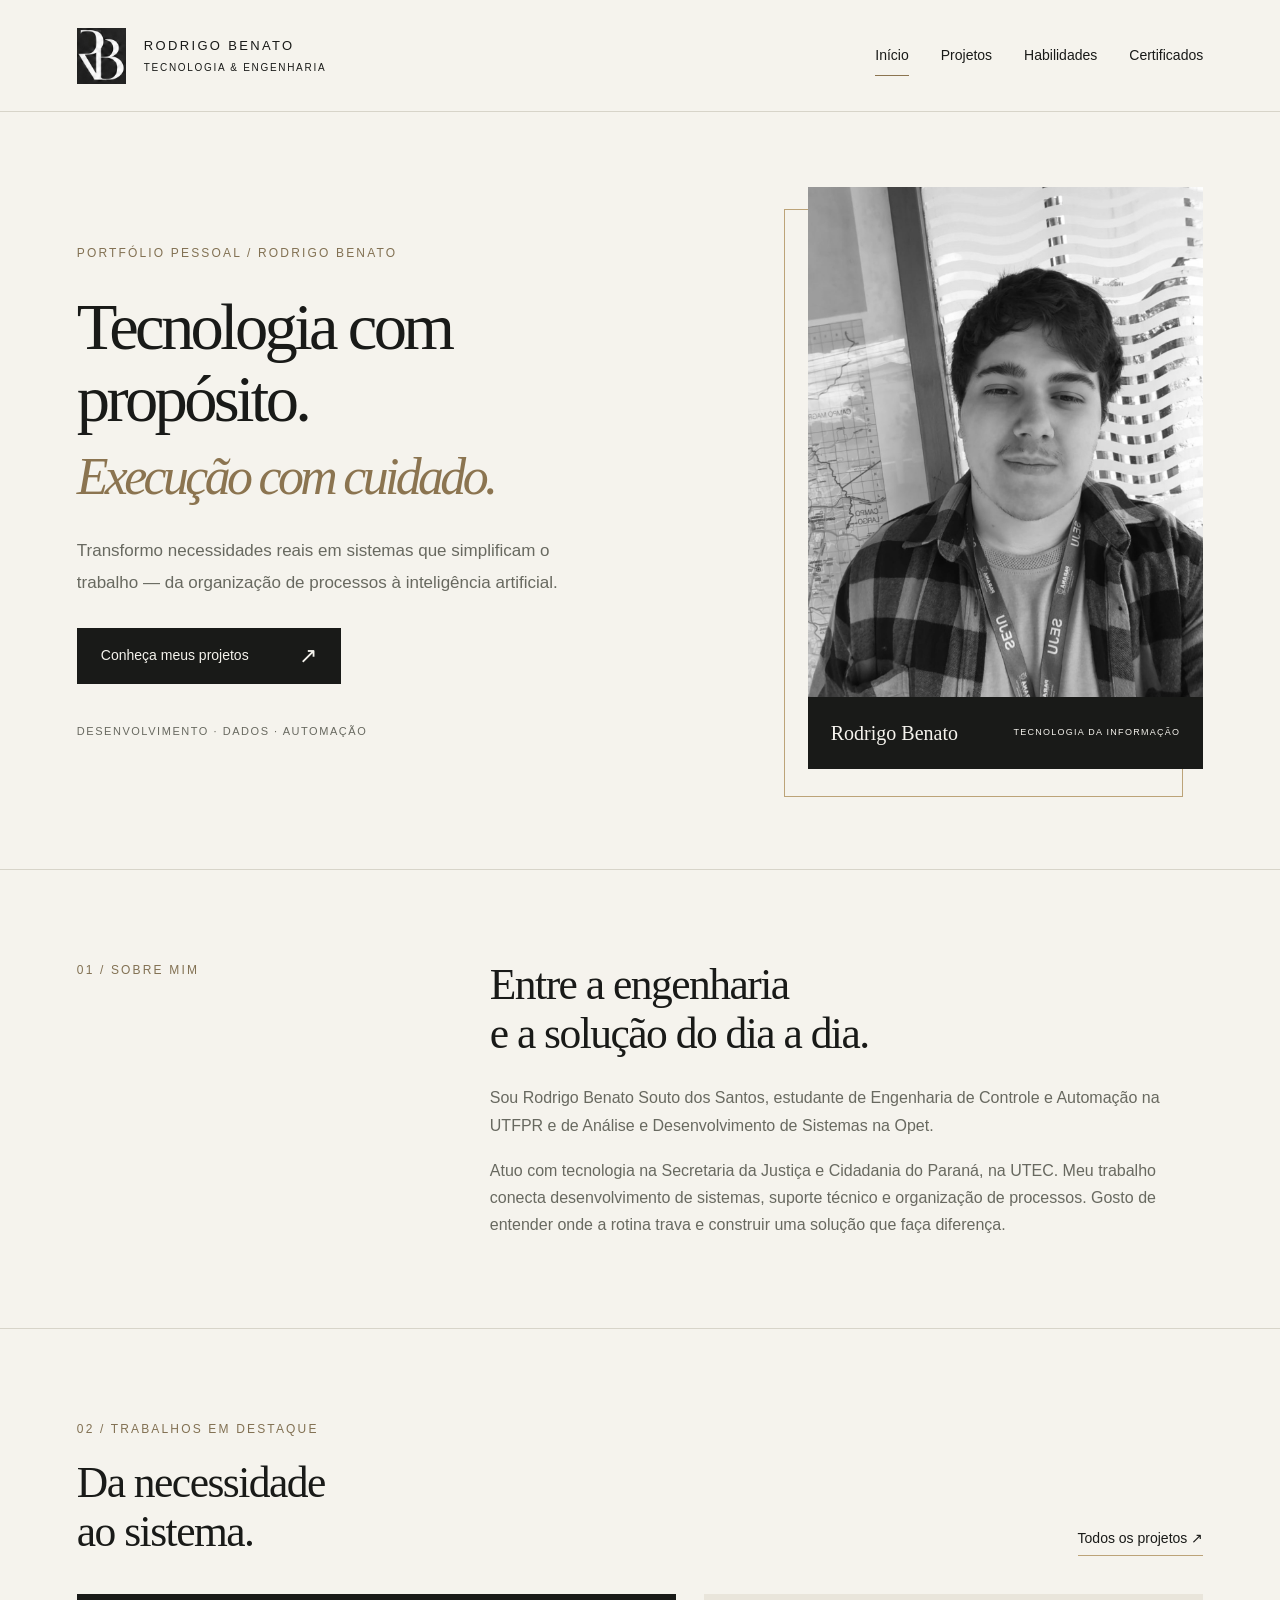
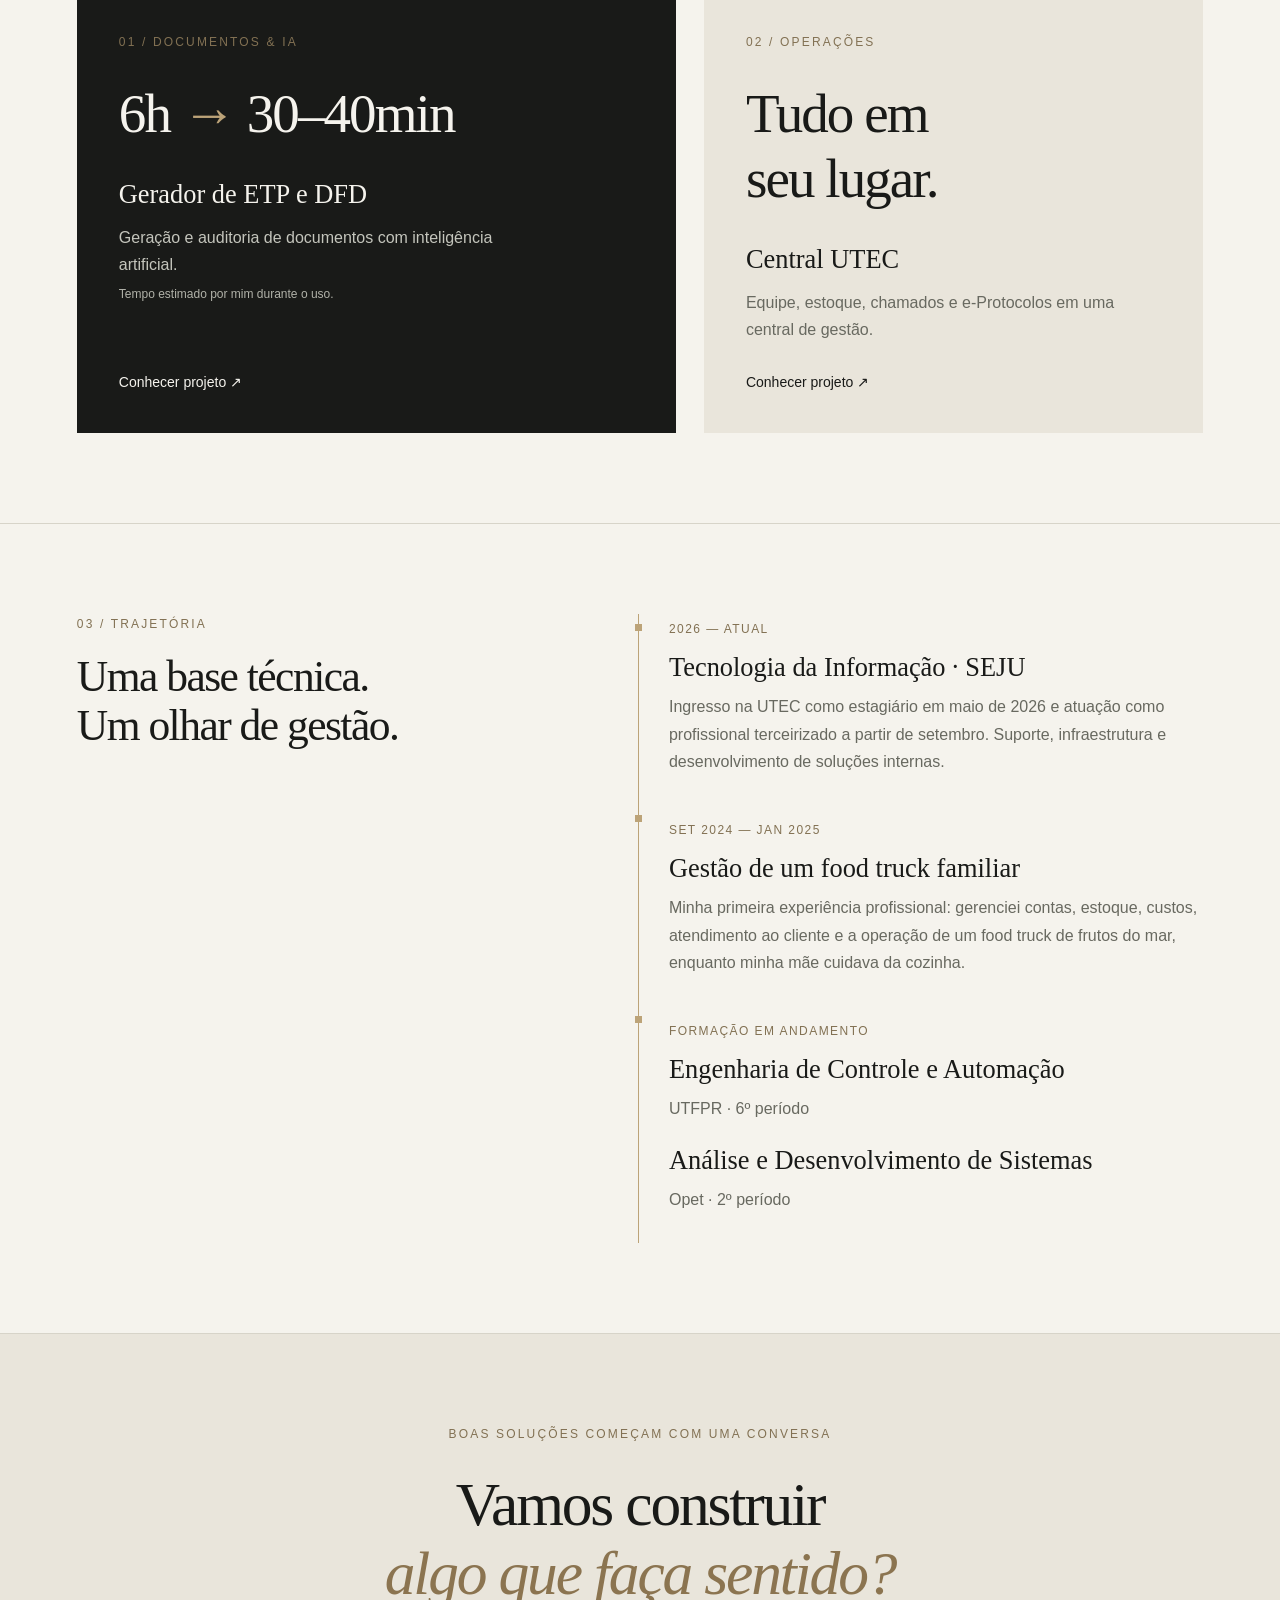
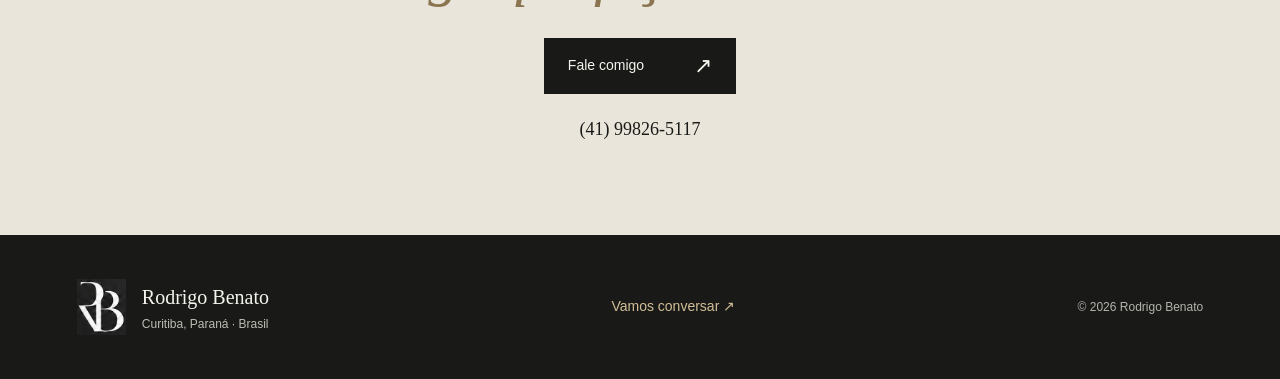
==== index.html @ b3cba6dd "Primeira versão do portfólio" ====
<!doctype html><html lang="pt-BR"><head><meta charset="utf-8"><meta name="viewport" content="width=device-width,initial-scale=1"><meta name="description" content="Portfólio de Rodrigo Benato. Desenvolvimento de sistemas, inteligência artificial, dados e infraestrutura de TI em Curitiba."><meta name="theme-color" content="#191a18"><title>Início · Rodrigo Benato</title><link rel="icon" href="assets/favicon.svg" type="image/svg+xml"><link rel="stylesheet" href="style.css"><script defer src="script.js"></script></head><body><a class="skip" href="#conteudo">Pular para o conteúdo</a><header><a class="brand" href="index.html" aria-label="Rodrigo Benato — início"><span class="logo" role="img" aria-label="Monograma RB"><img src="assets/cartao.png" alt=""></span><span>RODRIGO BENATO<small>TECNOLOGIA & ENGENHARIA</small></span></a><button class="menu" aria-expanded="false" aria-controls="nav">Menu <span>＋</span></button><nav id="nav"><a href="index.html" aria-current="page">Início</a><a href="projetos.html" >Projetos</a><a href="habilidades.html" >Habilidades</a><a href="certificados.html" >Certificados</a></nav></header><main id="conteudo"><section class="hero"><div class="hero-copy"><p class="eyebrow">PORTFÓLIO PESSOAL / RODRIGO BENATO</p><h1>Tecnologia com<br>propósito.<br><em>Execução com cuidado.</em></h1><p class="lead">Transformo necessidades reais em sistemas que simplificam o trabalho — da organização de processos à inteligência artificial.</p><a class="button" href="projetos.html">Conheça meus projetos <span>↗</span></a><p class="hero-note">DESENVOLVIMENTO · DADOS · AUTOMAÇÃO</p></div><figure class="portrait"><img src="assets/rodrigo.jpg" alt="Rodrigo Benato" fetchpriority="high"><figcaption><span>Rodrigo Benato</span><small>TECNOLOGIA DA INFORMAÇÃO</small></figcaption></figure></section>
<section class="intro section"><p class="eyebrow">01 / SOBRE MIM</p><div><h2>Entre a engenharia<br>e a solução do dia a dia.</h2><p>Sou Rodrigo Benato Souto dos Santos, estudante de Engenharia de Controle e Automação na UTFPR e de Análise e Desenvolvimento de Sistemas na Opet.</p><p>Atuo com tecnologia na Secretaria da Justiça e Cidadania do Paraná, na UTEC. Meu trabalho conecta desenvolvimento de sistemas, suporte técnico e organização de processos. Gosto de entender onde a rotina trava e construir uma solução que faça diferença.</p></div></section>
<section class="section featured"><div class="section-head"><div><p class="eyebrow">02 / TRABALHOS EM DESTAQUE</p><h2>Da necessidade<br>ao sistema.</h2></div><a class="text-link" href="projetos.html">Todos os projetos ↗</a></div><div class="feature-grid"><a class="feature" href="projetos.html#projeto-01"><span class="eyebrow">01 / DOCUMENTOS & IA</span><strong>6h <i>→</i> 30–40min</strong><h3>Gerador de ETP e DFD</h3><p>Geração e auditoria de documentos com inteligência artificial.</p><small>Tempo estimado por mim durante o uso.</small><span class="feature-bottom">Conhecer projeto ↗</span></a><a class="feature light" href="projetos.html#projeto-03"><span class="eyebrow">02 / OPERAÇÕES</span><strong class="serif">Tudo em<br>seu lugar.</strong><h3>Central UTEC</h3><p>Equipe, estoque, chamados e e-Protocolos em uma central de gestão.</p><span class="feature-bottom">Conhecer projeto ↗</span></a></div></section>
<section class="section journey"><div><p class="eyebrow">03 / TRAJETÓRIA</p><h2>Uma base técnica.<br>Um olhar de gestão.</h2></div><div class="timeline"><article><span>2026 — ATUAL</span><h3>Tecnologia da Informação · SEJU</h3><p>Ingresso na UTEC como estagiário em maio de 2026 e atuação como profissional terceirizado a partir de setembro. Suporte, infraestrutura e desenvolvimento de soluções internas.</p></article><article><span>SET 2024 — JAN 2025</span><h3>Gestão de um food truck familiar</h3><p>Minha primeira experiência profissional: gerenciei contas, estoque, custos, atendimento ao cliente e a operação de um food truck de frutos do mar, enquanto minha mãe cuidava da cozinha.</p></article><article><span>FORMAÇÃO EM ANDAMENTO</span><h3>Engenharia de Controle e Automação</h3><p>UTFPR · 6º período</p><h3>Análise e Desenvolvimento de Sistemas</h3><p>Opet · 2º período</p></article></div></section>
<section class="contact section"><p class="eyebrow">BOAS SOLUÇÕES COMEÇAM COM UMA CONVERSA</p><h2>Vamos construir<br><em>algo que faça sentido?</em></h2><a class="button" href="https://wa.me/5541998265117" target="_blank" rel="noopener noreferrer">Fale comigo <span>↗</span></a><a class="phone" href="tel:+5541998265117">(41) 99826-5117</a></section></main><footer><div><span class="logo" role="img" aria-label="Monograma RB"><img src="assets/cartao.png" alt=""></span><span>Rodrigo Benato<small>Curitiba, Paraná · Brasil</small></span></div><a href="https://linktr.ee/bsDigo" target="_blank" rel="noopener noreferrer">Vamos conversar ↗</a><span class="copyright">© <span id="year">2026</span> Rodrigo Benato</span></footer></body></html>
---- style.css ----
:root{--paper:#f5f3ed;--ink:#191a18;--muted:#686960;--gold:#bca378;--line:#d7d4c9}*{box-sizing:border-box}html{scroll-behavior:smooth}body{margin:0;background:var(--paper);color:var(--ink);font-family:Arial,Helvetica,sans-serif;font-size:16px;line-height:1.7}a{color:inherit;text-decoration:none}button{font:inherit}a:focus-visible,button:focus-visible{outline:2px solid #957137;outline-offset:6px}h1,h2,h3,p,figure{margin:0}h1,h2,h3,.serif{font-family:Georgia,'Times New Roman',serif;font-weight:400}h1{font-size:clamp(3.2rem,5.2vw,5.7rem);line-height:1.09;letter-spacing:-.055em}h2{font-size:clamp(2.2rem,3.4vw,3.6rem);line-height:1.13;letter-spacing:-.035em}h3{font-size:1.65rem;line-height:1.3}em{font-weight:400;color:#8b7450}p{color:var(--muted)}header{min-height:112px;padding:22px 6%;display:flex;align-items:center;justify-content:space-between;border-bottom:1px solid var(--line);gap:24px}.brand{display:flex;align-items:center;gap:18px;font-size:13px;letter-spacing:.18em}.brand small{display:block;font-size:10px;letter-spacing:.17em;margin-top:2px}.logo{display:block;position:relative;width:49px;height:56px;overflow:hidden;background:#1c1d1b;flex-shrink:0}.logo img{position:absolute;width:548.57px;max-width:none;height:auto;left:-251.07px;top:-67.14px}nav{display:flex;gap:32px;font-size:14px}nav a{padding:9px 0;position:relative}nav a[aria-current]:after{position:absolute;content:'';height:1px;background:#8b7450;bottom:0;left:0;right:0}nav a:hover{color:#8b7450}.menu{display:none}.hero{padding:75px 6% 72px;display:grid;grid-template-columns:1.25fr .85fr;gap:8%;align-items:center;max-width:1600px;margin:auto}.eyebrow{font-size:12px;letter-spacing:.18em;text-transform:uppercase;color:#827153;font-weight:500}.hero h1{margin:27px 0}.hero h1 em{font-size:.78em;display:inline-block}.lead{max-width:490px;font-size:17px;line-height:1.85}.button{display:inline-flex;align-items:center;gap:50px;padding:15px 23px;background:var(--ink);color:var(--paper);font-size:14px;margin-top:30px;border:1px solid var(--ink);transition:background .2s}.button:hover{background:#3b3e36}.button span{font-size:22px;line-height:1}.hero-note{font-size:11px;letter-spacing:.14em;margin-top:38px}.portrait{position:relative;padding:0 0 28px 24px}.portrait:before{content:'';position:absolute;border:1px solid var(--gold);inset:22px 20px 0 0;z-index:-1}.portrait>img{display:block;width:100%;height:510px;object-fit:cover;object-position:50% 30%;filter:grayscale(1);background:#ccc}.portrait figcaption{background:var(--ink);color:#f5f3ed;padding:19px 23px;display:flex;justify-content:space-between;gap:10px;align-items:center;font-family:Georgia,serif;font-size:20px}.portrait small{font-family:Arial,sans-serif;font-size:9px;letter-spacing:.14em}.section{padding:90px 6%;border-top:1px solid var(--line)}.intro{display:grid;grid-template-columns:1fr 2fr;gap:5%}.intro>div{max-width:760px}.intro h2{margin-bottom:26px}.intro p+p{margin-top:18px}.section-head{display:flex;justify-content:space-between;align-items:end;gap:24px;margin-bottom:38px}.section-head h2,.journey h2{margin-top:18px}.text-link{border-bottom:1px solid var(--gold);padding-bottom:4px;font-size:14px}.feature-grid{display:grid;grid-template-columns:1.2fr 1fr;gap:28px}.feature{display:flex;flex-direction:column;padding:38px 42px;background:var(--ink);color:var(--paper);min-height:410px}.feature strong{font-family:Georgia,serif;font-weight:400;font-size:clamp(2.6rem,4.3vw,4.8rem);line-height:1.18;letter-spacing:-.035em;margin:30px 0}.feature i{color:var(--gold);font-style:normal}.feature p{color:#c4c5bc;margin-top:12px;max-width:400px}.feature small{color:#b1b2a9;margin-top:6px;font-size:12px}.feature-bottom{margin-top:auto;padding-top:28px;font-size:14px}.feature.light{background:#e9e5db;color:var(--ink)}.feature.light p{color:var(--muted)}.feature:hover .feature-bottom{text-decoration:underline;text-underline-offset:5px}.journey{display:grid;grid-template-columns:1fr 1.2fr;gap:8%}.timeline article{padding:0 0 30px 30px;border-left:1px solid var(--gold);position:relative}.timeline article:before{content:'';width:7px;height:7px;background:var(--gold);position:absolute;left:-4px;top:10px}.timeline article+article{padding-top:10px}.timeline span{font-size:12px;letter-spacing:.12em;color:#827153}.timeline h3{margin:9px 0}.timeline p+h3{margin-top:20px}.contact{background:#e9e5db;text-align:center}.contact h2{margin-top:25px;font-size:clamp(2.4rem,4.8vw,5rem)}.phone{display:block;margin-top:20px;font-family:Georgia,serif;font-size:18px}footer{background:var(--ink);padding:44px 6%;color:var(--paper);display:flex;justify-content:space-between;align-items:center;gap:25px}footer>div{display:flex;align-items:center;gap:16px;font-family:Georgia,serif;font-size:20px}footer small{display:block;font-family:Arial,sans-serif;color:#bbbdb4;font-size:12px}footer>a{font-size:14px;color:#d2bd97}.copyright{font-size:12px;color:#b3b4ac}.page-heading{padding:80px 6% 70px;max-width:1000px}.page-heading h1{margin:24px 0;font-size:clamp(3rem,5.5vw,5.8rem)}.page-heading>p:last-child{max-width:600px;font-size:18px}.projects{padding:0 6% 70px}.project{border-top:1px solid var(--line);display:grid;grid-template-columns:1fr 4fr;gap:30px;padding:52px 0;scroll-margin-top:30px}.project-index{font-family:Georgia,serif;font-size:48px;color:#a48b64}.project h2{margin:13px 0 18px}.project>div:last-child{max-width:850px}.project-tag{font-size:23px;font-family:Georgia,serif;color:var(--ink);margin-bottom:20px}.project p+p{margin-top:14px}.tags{display:flex;flex-wrap:wrap;gap:8px}.tags span{font-size:14px;border:1px solid #d2cdbf;padding:5px 12px;color:#55594e}.project .tags{margin:25px 0 20px}.project .status{font-size:13px;color:#827153}.skills{padding:0 6% 70px}.skill-row{display:grid;grid-template-columns:.18fr 1fr 1.3fr;gap:35px;border-top:1px solid var(--line);padding:36px 0;align-items:start}.skill-row h2{font-size:30px}.skill-row p{margin-top:10px}.languages{background:#e9e5db;display:grid;grid-template-columns:1fr 2fr;gap:5%}.languages>div{max-width:750px}.languages dl{margin-top:30px}.languages dl>div{display:flex;justify-content:space-between;border-bottom:1px solid #cbc6bb;padding:17px 0}.languages dd{color:var(--muted);margin:0}.certificate-empty{margin:0 6% 85px;padding:65px 20px;text-align:center;border:1px solid var(--line);background:#eeeae1}.certificate-mark{display:block;color:#988056;font-family:Georgia,serif;font-size:48px;margin-bottom:14px}.certificate-empty h2{margin:20px 0}.skip{position:absolute;top:-100px;left:10px;padding:12px;background:var(--ink);color:white;z-index:5}.skip:focus{top:10px}@media(min-width:1600px){header,.section,footer,.page-heading,.projects,.skills{padding-left:max(6%,calc((100vw - 1408px)/2));padding-right:max(6%,calc((100vw - 1408px)/2))}}@media(max-width:900px){header{padding:20px 5%}.brand{font-size:11px;gap:12px}nav{gap:20px}.hero{gap:5%;padding:55px 5%}.portrait>img{height:420px}.portrait figcaption{display:block}.portrait small{display:block;margin-top:5px}.hero h1{font-size:3.5rem}.section{padding:65px 5%}.feature{padding:28px}.intro{grid-template-columns:1fr 2fr}.journey{grid-template-columns:1fr 1.4fr;gap:6%}footer{flex-wrap:wrap}.copyright{width:100%}.skill-row{grid-template-columns:30px 1fr}.skill-row>.tags{grid-column:2}.page-heading,.projects,.skills{padding-left:5%;padding-right:5%}}@media(max-width:640px){header{flex-wrap:wrap;gap:14px;min-height:90px}.brand small{font-size:8px}.logo{transform:scale(.86);transform-origin:left center;margin-right:-6px}.menu{display:flex;gap:16px;align-items:center;background:none;border:0;padding:8px 0;font-size:14px}.menu span{font-size:23px}nav{display:none;width:100%;padding:15px 0;flex-wrap:wrap;justify-content:space-between;gap:12px}nav.open{display:flex}.hero{grid-template-columns:1fr;padding-top:45px;gap:38px}.hero h1{font-size:clamp(2.7rem,11vw,4rem);margin-top:23px}.hero-note{margin-top:27px;font-size:10px}.eyebrow{font-size:11px}.portrait{max-width:420px;width:100%;justify-self:center}.portrait>img{height:390px}.portrait figcaption{display:flex}.portrait small{font-size:8px}.intro,.journey,.languages{grid-template-columns:1fr;gap:28px}.feature-grid{grid-template-columns:1fr}.feature{min-height:340px}.feature strong{font-size:3.3rem}.section-head{align-items:start;flex-direction:column;gap:20px}.section{padding-top:50px;padding-bottom:50px}.project{grid-template-columns:30px 1fr;gap:16px;padding:34px 0}.project-index{font-size:25px}.project h2{font-size:2.1rem}.project-tag{font-size:21px}.page-heading{padding-top:50px;padding-bottom:45px}.page-heading h1{font-size:3rem}.skill-row{gap:15px}.skill-row h2{font-size:27px}.certificate-empty{padding:45px 18px}.contact .eyebrow{max-width:280px;margin:auto}footer{padding:30px 5%}.copyright{font-size:11px}.tags span{overflow-wrap:anywhere}.hero-copy{min-width:0}}@media(prefers-reduced-motion:reduce){html{scroll-behavior:auto}*{transition:none!important}}
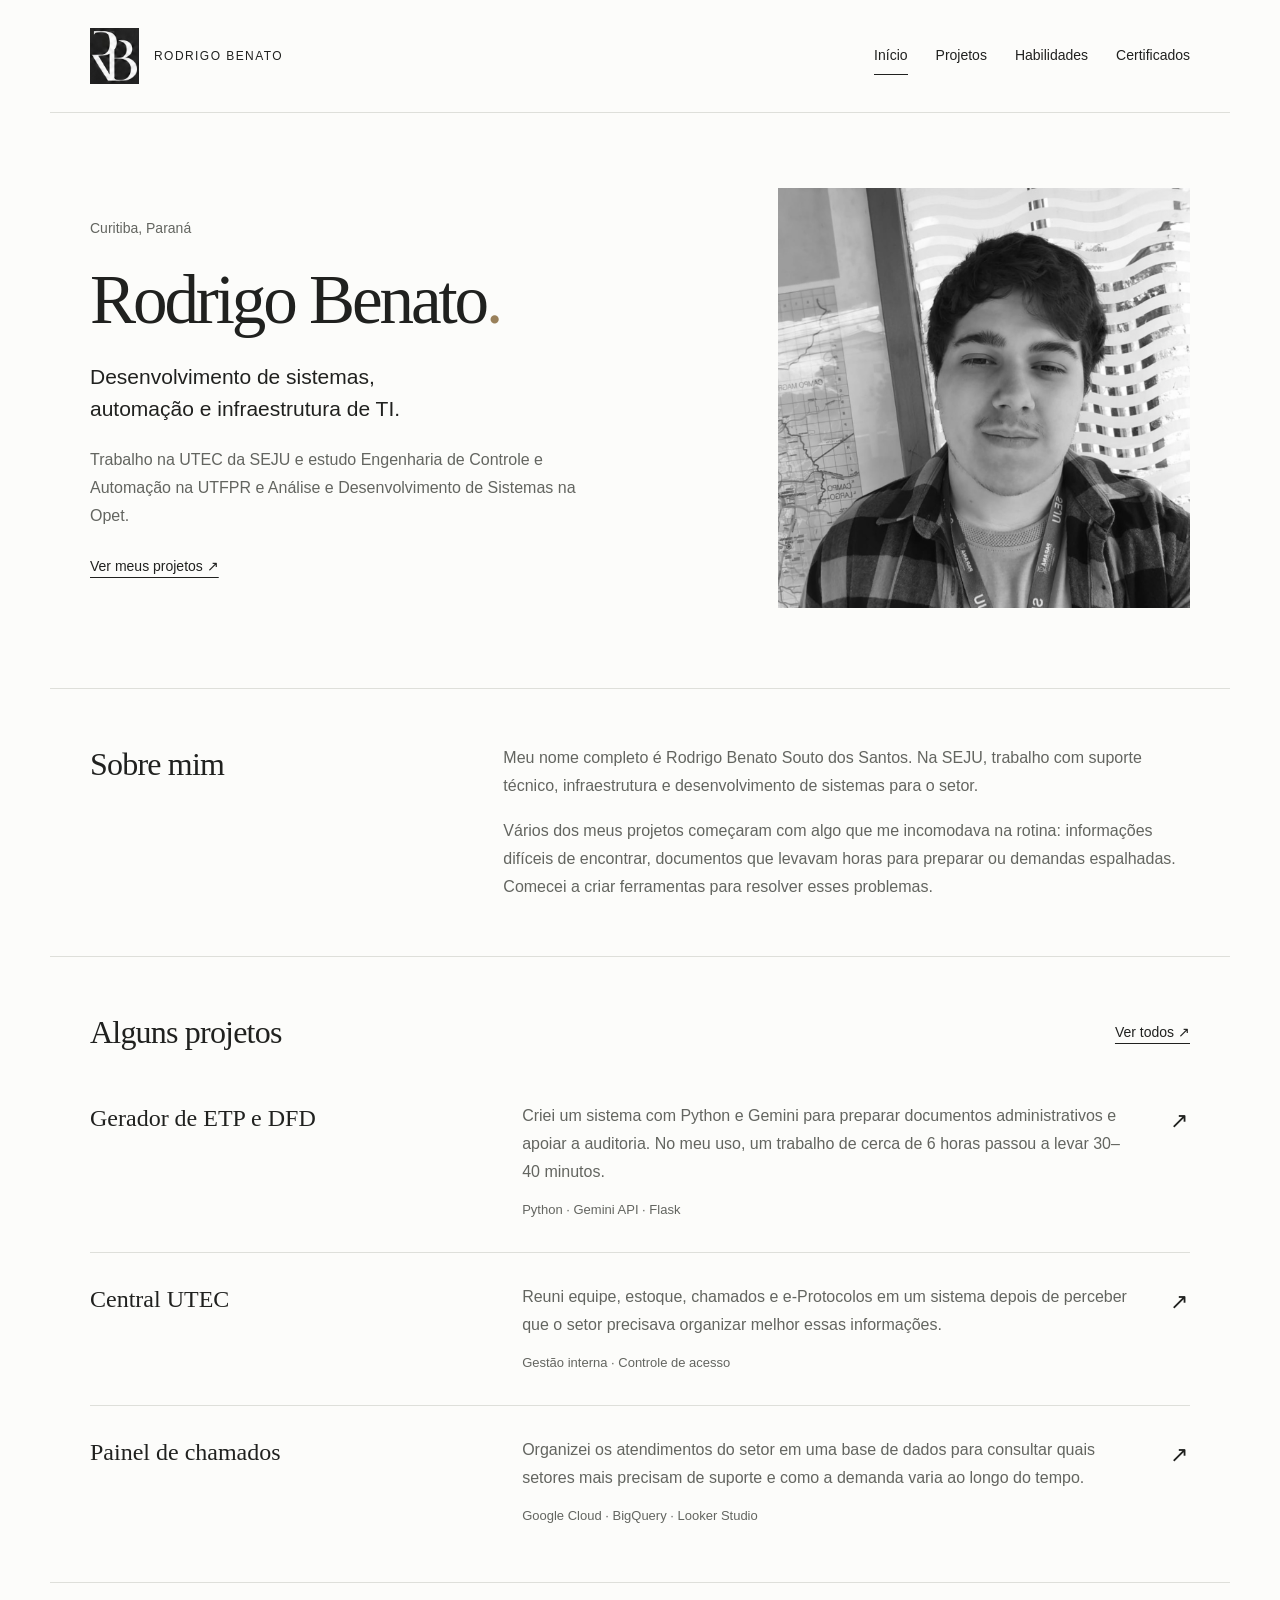
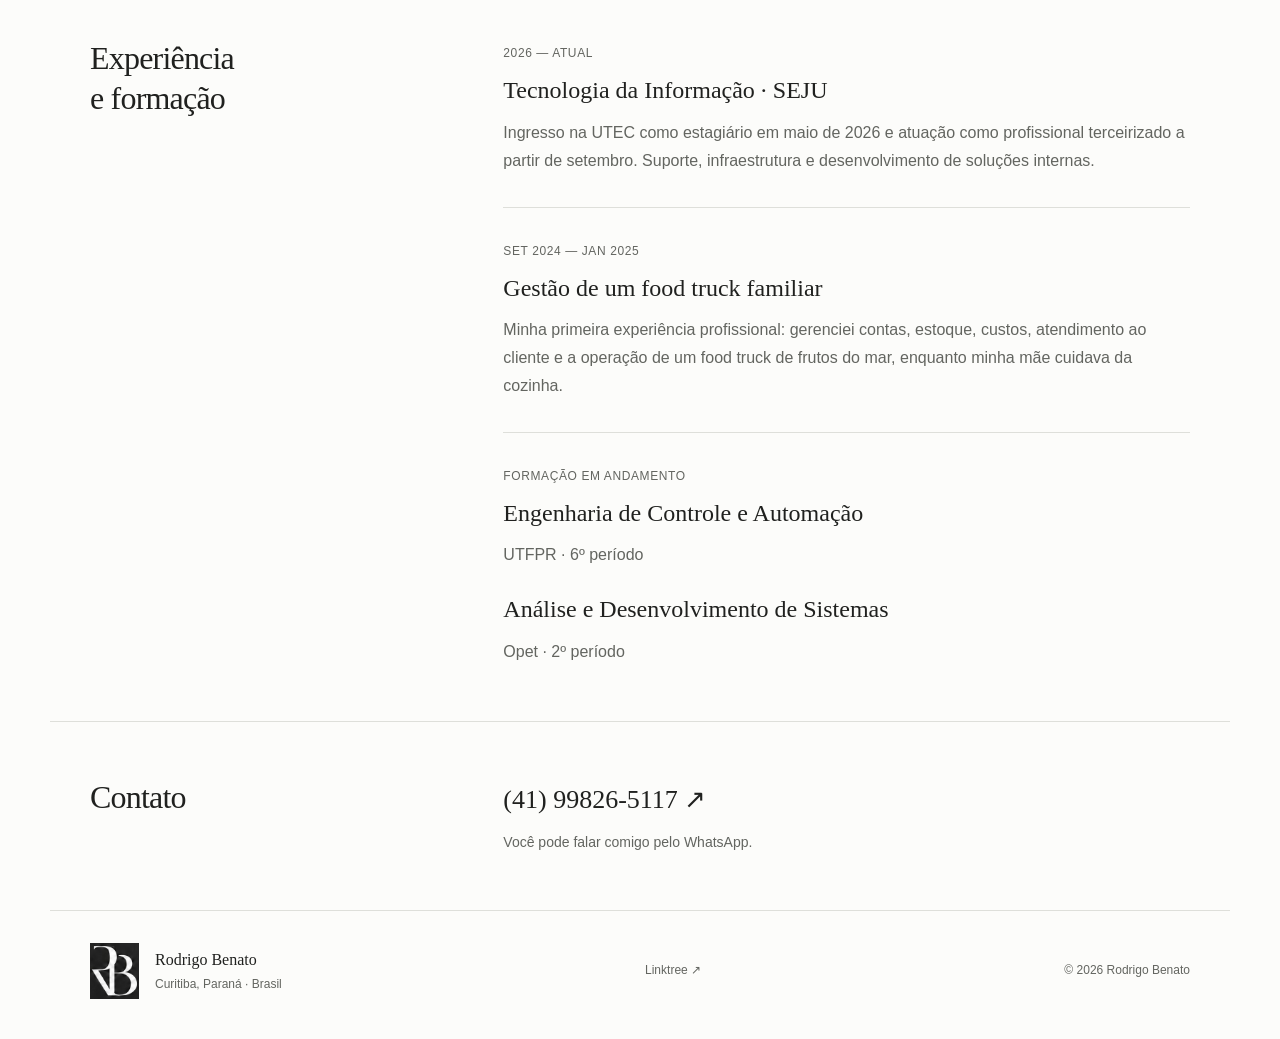
==== commit 9c9f8e45: "Primeira versão do portfólio" ====
--- a/index.html
+++ b/index.html
@@ -1,5 +1,6 @@
-<!doctype html><html lang="pt-BR"><head><meta charset="utf-8"><meta name="viewport" content="width=device-width,initial-scale=1"><meta name="description" content="Portfólio de Rodrigo Benato. Desenvolvimento de sistemas, inteligência artificial, dados e infraestrutura de TI em Curitiba."><meta name="theme-color" content="#191a18"><title>Início · Rodrigo Benato</title><link rel="icon" href="assets/favicon.svg" type="image/svg+xml"><link rel="stylesheet" href="style.css"><script defer src="script.js"></script></head><body><a class="skip" href="#conteudo">Pular para o conteúdo</a><header><a class="brand" href="index.html" aria-label="Rodrigo Benato — início"><span class="logo" role="img" aria-label="Monograma RB"><img src="assets/cartao.png" alt=""></span><span>RODRIGO BENATO<small>TECNOLOGIA & ENGENHARIA</small></span></a><button class="menu" aria-expanded="false" aria-controls="nav">Menu <span>＋</span></button><nav id="nav"><a href="index.html" aria-current="page">Início</a><a href="projetos.html" >Projetos</a><a href="habilidades.html" >Habilidades</a><a href="certificados.html" >Certificados</a></nav></header><main id="conteudo"><section class="hero"><div class="hero-copy"><p class="eyebrow">PORTFÓLIO PESSOAL / RODRIGO BENATO</p><h1>Tecnologia com<br>propósito.<br><em>Execução com cuidado.</em></h1><p class="lead">Transformo necessidades reais em sistemas que simplificam o trabalho — da organização de processos à inteligência artificial.</p><a class="button" href="projetos.html">Conheça meus projetos <span>↗</span></a><p class="hero-note">DESENVOLVIMENTO · DADOS · AUTOMAÇÃO</p></div><figure class="portrait"><img src="assets/rodrigo.jpg" alt="Rodrigo Benato" fetchpriority="high"><figcaption><span>Rodrigo Benato</span><small>TECNOLOGIA DA INFORMAÇÃO</small></figcaption></figure></section>
-<section class="intro section"><p class="eyebrow">01 / SOBRE MIM</p><div><h2>Entre a engenharia<br>e a solução do dia a dia.</h2><p>Sou Rodrigo Benato Souto dos Santos, estudante de Engenharia de Controle e Automação na UTFPR e de Análise e Desenvolvimento de Sistemas na Opet.</p><p>Atuo com tecnologia na Secretaria da Justiça e Cidadania do Paraná, na UTEC. Meu trabalho conecta desenvolvimento de sistemas, suporte técnico e organização de processos. Gosto de entender onde a rotina trava e construir uma solução que faça diferença.</p></div></section>
-<section class="section featured"><div class="section-head"><div><p class="eyebrow">02 / TRABALHOS EM DESTAQUE</p><h2>Da necessidade<br>ao sistema.</h2></div><a class="text-link" href="projetos.html">Todos os projetos ↗</a></div><div class="feature-grid"><a class="feature" href="projetos.html#projeto-01"><span class="eyebrow">01 / DOCUMENTOS & IA</span><strong>6h <i>→</i> 30–40min</strong><h3>Gerador de ETP e DFD</h3><p>Geração e auditoria de documentos com inteligência artificial.</p><small>Tempo estimado por mim durante o uso.</small><span class="feature-bottom">Conhecer projeto ↗</span></a><a class="feature light" href="projetos.html#projeto-03"><span class="eyebrow">02 / OPERAÇÕES</span><strong class="serif">Tudo em<br>seu lugar.</strong><h3>Central UTEC</h3><p>Equipe, estoque, chamados e e-Protocolos em uma central de gestão.</p><span class="feature-bottom">Conhecer projeto ↗</span></a></div></section>
-<section class="section journey"><div><p class="eyebrow">03 / TRAJETÓRIA</p><h2>Uma base técnica.<br>Um olhar de gestão.</h2></div><div class="timeline"><article><span>2026 — ATUAL</span><h3>Tecnologia da Informação · SEJU</h3><p>Ingresso na UTEC como estagiário em maio de 2026 e atuação como profissional terceirizado a partir de setembro. Suporte, infraestrutura e desenvolvimento de soluções internas.</p></article><article><span>SET 2024 — JAN 2025</span><h3>Gestão de um food truck familiar</h3><p>Minha primeira experiência profissional: gerenciei contas, estoque, custos, atendimento ao cliente e a operação de um food truck de frutos do mar, enquanto minha mãe cuidava da cozinha.</p></article><article><span>FORMAÇÃO EM ANDAMENTO</span><h3>Engenharia de Controle e Automação</h3><p>UTFPR · 6º período</p><h3>Análise e Desenvolvimento de Sistemas</h3><p>Opet · 2º período</p></article></div></section>
-<section class="contact section"><p class="eyebrow">BOAS SOLUÇÕES COMEÇAM COM UMA CONVERSA</p><h2>Vamos construir<br><em>algo que faça sentido?</em></h2><a class="button" href="https://wa.me/5541998265117" target="_blank" rel="noopener noreferrer">Fale comigo <span>↗</span></a><a class="phone" href="tel:+5541998265117">(41) 99826-5117</a></section></main><footer><div><span class="logo" role="img" aria-label="Monograma RB"><img src="assets/cartao.png" alt=""></span><span>Rodrigo Benato<small>Curitiba, Paraná · Brasil</small></span></div><a href="https://linktr.ee/bsDigo" target="_blank" rel="noopener noreferrer">Vamos conversar ↗</a><span class="copyright">© <span id="year">2026</span> Rodrigo Benato</span></footer></body></html>+<!DOCTYPE html>
+<html lang="pt-BR"><head><meta charset="utf-8"/><meta content="width=device-width,initial-scale=1" name="viewport"/><meta content="Portfólio de Rodrigo Benato. Desenvolvimento de sistemas, inteligência artificial, dados e infraestrutura de TI em Curitiba." name="description"/><meta content="#191a18" name="theme-color"/><title>Início · Rodrigo Benato</title><link href="assets/favicon.svg" rel="icon" type="image/svg+xml"/><link href="style.css" rel="stylesheet"/><script defer="" src="script.js"></script></head><body><a class="skip" href="#conteudo">Pular para o conteúdo</a><header><a aria-label="Rodrigo Benato — início" class="brand" href="index.html"><span aria-label="Monograma RB" class="logo" role="img"><img alt="" src="assets/cartao.png"/></span><span>RODRIGO BENATO</span></a><button aria-controls="nav" aria-expanded="false" class="menu">Menu <span>＋</span></button><nav id="nav"><a aria-current="page" href="index.html">Início</a><a href="projetos.html">Projetos</a><a href="habilidades.html">Habilidades</a><a href="certificados.html">Certificados</a></nav></header><main id="conteudo"><section class="hero"><div class="hero-copy"><p class="location">Curitiba, Paraná</p><h1>Rodrigo Benato<span class="title-dot">.</span></h1><p class="lead">Desenvolvimento de sistemas,<br/>automação e infraestrutura de TI.</p><p class="hero-about">Trabalho na UTEC da SEJU e estudo Engenharia de Controle e Automação na UTFPR e Análise e Desenvolvimento de Sistemas na Opet.</p><a class="text-link" href="projetos.html">Ver meus projetos ↗</a></div><figure class="portrait"><img alt="Rodrigo Benato" fetchpriority="high" src="assets/rodrigo.jpg"/></figure></section>
+<section class="section intro"><h2>Sobre mim</h2><div><p>Meu nome completo é Rodrigo Benato Souto dos Santos. Na SEJU, trabalho com suporte técnico, infraestrutura e desenvolvimento de sistemas para o setor.</p><p>Vários dos meus projetos começaram com algo que me incomodava na rotina: informações difíceis de encontrar, documentos que levavam horas para preparar ou demandas espalhadas. Comecei a criar ferramentas para resolver esses problemas.</p></div></section>
+<section class="section featured"><div class="section-head"><h2>Alguns projetos</h2><a class="text-link" href="projetos.html">Ver todos ↗</a></div><a class="work-row" href="projetos.html#projeto-01"><h3>Gerador de ETP e DFD</h3><div><p>Criei um sistema com Python e Gemini para preparar documentos administrativos e apoiar a auditoria. No meu uso, um trabalho de cerca de 6 horas passou a levar 30–40 minutos.</p><small>Python · Gemini API · Flask</small></div><span aria-hidden="true">↗</span></a><a class="work-row" href="projetos.html#projeto-03"><h3>Central UTEC</h3><div><p>Reuni equipe, estoque, chamados e e-Protocolos em um sistema depois de perceber que o setor precisava organizar melhor essas informações.</p><small>Gestão interna · Controle de acesso</small></div><span aria-hidden="true">↗</span></a><a class="work-row" href="projetos.html#projeto-07"><h3>Painel de chamados</h3><div><p>Organizei os atendimentos do setor em uma base de dados para consultar quais setores mais precisam de suporte e como a demanda varia ao longo do tempo.</p><small>Google Cloud · BigQuery · Looker Studio</small></div><span aria-hidden="true">↗</span></a></section>
+<section class="section journey"><div><h2>Experiência<br/>e formação</h2></div><div class="timeline"><article><span>2026 — ATUAL</span><h3>Tecnologia da Informação · SEJU</h3><p>Ingresso na UTEC como estagiário em maio de 2026 e atuação como profissional terceirizado a partir de setembro. Suporte, infraestrutura e desenvolvimento de soluções internas.</p></article><article><span>SET 2024 — JAN 2025</span><h3>Gestão de um food truck familiar</h3><p>Minha primeira experiência profissional: gerenciei contas, estoque, custos, atendimento ao cliente e a operação de um food truck de frutos do mar, enquanto minha mãe cuidava da cozinha.</p></article><article><span>FORMAÇÃO EM ANDAMENTO</span><h3>Engenharia de Controle e Automação</h3><p>UTFPR · 6º período</p><h3>Análise e Desenvolvimento de Sistemas</h3><p>Opet · 2º período</p></article></div></section>
+<section class="section contact"><h2>Contato</h2><div><a class="contact-number" href="https://wa.me/5541998265117" rel="noopener noreferrer" target="_blank">(41) 99826-5117 ↗</a><p>Você pode falar comigo pelo WhatsApp.</p></div></section></main><footer><div><span aria-label="Monograma RB" class="logo" role="img"><img alt="" src="assets/cartao.png"/></span><span>Rodrigo Benato<small>Curitiba, Paraná · Brasil</small></span></div><a href="https://linktr.ee/bsDigo" rel="noopener noreferrer" target="_blank">Linktree ↗</a><span class="copyright">© <span id="year">2026</span> Rodrigo Benato</span></footer></body></html>
--- a/style.css
+++ b/style.css
@@ -1 +1 @@
-:root{--paper:#f5f3ed;--ink:#191a18;--muted:#686960;--gold:#bca378;--line:#d7d4c9}*{box-sizing:border-box}html{scroll-behavior:smooth}body{margin:0;background:var(--paper);color:var(--ink);font-family:Arial,Helvetica,sans-serif;font-size:16px;line-height:1.7}a{color:inherit;text-decoration:none}button{font:inherit}a:focus-visible,button:focus-visible{outline:2px solid #957137;outline-offset:6px}h1,h2,h3,p,figure{margin:0}h1,h2,h3,.serif{font-family:Georgia,'Times New Roman',serif;font-weight:400}h1{font-size:clamp(3.2rem,5.2vw,5.7rem);line-height:1.09;letter-spacing:-.055em}h2{font-size:clamp(2.2rem,3.4vw,3.6rem);line-height:1.13;letter-spacing:-.035em}h3{font-size:1.65rem;line-height:1.3}em{font-weight:400;color:#8b7450}p{color:var(--muted)}header{min-height:112px;padding:22px 6%;display:flex;align-items:center;justify-content:space-between;border-bottom:1px solid var(--line);gap:24px}.brand{display:flex;align-items:center;gap:18px;font-size:13px;letter-spacing:.18em}.brand small{display:block;font-size:10px;letter-spacing:.17em;margin-top:2px}.logo{display:block;position:relative;width:49px;height:56px;overflow:hidden;background:#1c1d1b;flex-shrink:0}.logo img{position:absolute;width:548.57px;max-width:none;height:auto;left:-251.07px;top:-67.14px}nav{display:flex;gap:32px;font-size:14px}nav a{padding:9px 0;position:relative}nav a[aria-current]:after{position:absolute;content:'';height:1px;background:#8b7450;bottom:0;left:0;right:0}nav a:hover{color:#8b7450}.menu{display:none}.hero{padding:75px 6% 72px;display:grid;grid-template-columns:1.25fr .85fr;gap:8%;align-items:center;max-width:1600px;margin:auto}.eyebrow{font-size:12px;letter-spacing:.18em;text-transform:uppercase;color:#827153;font-weight:500}.hero h1{margin:27px 0}.hero h1 em{font-size:.78em;display:inline-block}.lead{max-width:490px;font-size:17px;line-height:1.85}.button{display:inline-flex;align-items:center;gap:50px;padding:15px 23px;background:var(--ink);color:var(--paper);font-size:14px;margin-top:30px;border:1px solid var(--ink);transition:background .2s}.button:hover{background:#3b3e36}.button span{font-size:22px;line-height:1}.hero-note{font-size:11px;letter-spacing:.14em;margin-top:38px}.portrait{position:relative;padding:0 0 28px 24px}.portrait:before{content:'';position:absolute;border:1px solid var(--gold);inset:22px 20px 0 0;z-index:-1}.portrait>img{display:block;width:100%;height:510px;object-fit:cover;object-position:50% 30%;filter:grayscale(1);background:#ccc}.portrait figcaption{background:var(--ink);color:#f5f3ed;padding:19px 23px;display:flex;justify-content:space-between;gap:10px;align-items:center;font-family:Georgia,serif;font-size:20px}.portrait small{font-family:Arial,sans-serif;font-size:9px;letter-spacing:.14em}.section{padding:90px 6%;border-top:1px solid var(--line)}.intro{display:grid;grid-template-columns:1fr 2fr;gap:5%}.intro>div{max-width:760px}.intro h2{margin-bottom:26px}.intro p+p{margin-top:18px}.section-head{display:flex;justify-content:space-between;align-items:end;gap:24px;margin-bottom:38px}.section-head h2,.journey h2{margin-top:18px}.text-link{border-bottom:1px solid var(--gold);padding-bottom:4px;font-size:14px}.feature-grid{display:grid;grid-template-columns:1.2fr 1fr;gap:28px}.feature{display:flex;flex-direction:column;padding:38px 42px;background:var(--ink);color:var(--paper);min-height:410px}.feature strong{font-family:Georgia,serif;font-weight:400;font-size:clamp(2.6rem,4.3vw,4.8rem);line-height:1.18;letter-spacing:-.035em;margin:30px 0}.feature i{color:var(--gold);font-style:normal}.feature p{color:#c4c5bc;margin-top:12px;max-width:400px}.feature small{color:#b1b2a9;margin-top:6px;font-size:12px}.feature-bottom{margin-top:auto;padding-top:28px;font-size:14px}.feature.light{background:#e9e5db;color:var(--ink)}.feature.light p{color:var(--muted)}.feature:hover .feature-bottom{text-decoration:underline;text-underline-offset:5px}.journey{display:grid;grid-template-columns:1fr 1.2fr;gap:8%}.timeline article{padding:0 0 30px 30px;border-left:1px solid var(--gold);position:relative}.timeline article:before{content:'';width:7px;height:7px;background:var(--gold);position:absolute;left:-4px;top:10px}.timeline article+article{padding-top:10px}.timeline span{font-size:12px;letter-spacing:.12em;color:#827153}.timeline h3{margin:9px 0}.timeline p+h3{margin-top:20px}.contact{background:#e9e5db;text-align:center}.contact h2{margin-top:25px;font-size:clamp(2.4rem,4.8vw,5rem)}.phone{display:block;margin-top:20px;font-family:Georgia,serif;font-size:18px}footer{background:var(--ink);padding:44px 6%;color:var(--paper);display:flex;justify-content:space-between;align-items:center;gap:25px}footer>div{display:flex;align-items:center;gap:16px;font-family:Georgia,serif;font-size:20px}footer small{display:block;font-family:Arial,sans-serif;color:#bbbdb4;font-size:12px}footer>a{font-size:14px;color:#d2bd97}.copyright{font-size:12px;color:#b3b4ac}.page-heading{padding:80px 6% 70px;max-width:1000px}.page-heading h1{margin:24px 0;font-size:clamp(3rem,5.5vw,5.8rem)}.page-heading>p:last-child{max-width:600px;font-size:18px}.projects{padding:0 6% 70px}.project{border-top:1px solid var(--line);display:grid;grid-template-columns:1fr 4fr;gap:30px;padding:52px 0;scroll-margin-top:30px}.project-index{font-family:Georgia,serif;font-size:48px;color:#a48b64}.project h2{margin:13px 0 18px}.project>div:last-child{max-width:850px}.project-tag{font-size:23px;font-family:Georgia,serif;color:var(--ink);margin-bottom:20px}.project p+p{margin-top:14px}.tags{display:flex;flex-wrap:wrap;gap:8px}.tags span{font-size:14px;border:1px solid #d2cdbf;padding:5px 12px;color:#55594e}.project .tags{margin:25px 0 20px}.project .status{font-size:13px;color:#827153}.skills{padding:0 6% 70px}.skill-row{display:grid;grid-template-columns:.18fr 1fr 1.3fr;gap:35px;border-top:1px solid var(--line);padding:36px 0;align-items:start}.skill-row h2{font-size:30px}.skill-row p{margin-top:10px}.languages{background:#e9e5db;display:grid;grid-template-columns:1fr 2fr;gap:5%}.languages>div{max-width:750px}.languages dl{margin-top:30px}.languages dl>div{display:flex;justify-content:space-between;border-bottom:1px solid #cbc6bb;padding:17px 0}.languages dd{color:var(--muted);margin:0}.certificate-empty{margin:0 6% 85px;padding:65px 20px;text-align:center;border:1px solid var(--line);background:#eeeae1}.certificate-mark{display:block;color:#988056;font-family:Georgia,serif;font-size:48px;margin-bottom:14px}.certificate-empty h2{margin:20px 0}.skip{position:absolute;top:-100px;left:10px;padding:12px;background:var(--ink);color:white;z-index:5}.skip:focus{top:10px}@media(min-width:1600px){header,.section,footer,.page-heading,.projects,.skills{padding-left:max(6%,calc((100vw - 1408px)/2));padding-right:max(6%,calc((100vw - 1408px)/2))}}@media(max-width:900px){header{padding:20px 5%}.brand{font-size:11px;gap:12px}nav{gap:20px}.hero{gap:5%;padding:55px 5%}.portrait>img{height:420px}.portrait figcaption{display:block}.portrait small{display:block;margin-top:5px}.hero h1{font-size:3.5rem}.section{padding:65px 5%}.feature{padding:28px}.intro{grid-template-columns:1fr 2fr}.journey{grid-template-columns:1fr 1.4fr;gap:6%}footer{flex-wrap:wrap}.copyright{width:100%}.skill-row{grid-template-columns:30px 1fr}.skill-row>.tags{grid-column:2}.page-heading,.projects,.skills{padding-left:5%;padding-right:5%}}@media(max-width:640px){header{flex-wrap:wrap;gap:14px;min-height:90px}.brand small{font-size:8px}.logo{transform:scale(.86);transform-origin:left center;margin-right:-6px}.menu{display:flex;gap:16px;align-items:center;background:none;border:0;padding:8px 0;font-size:14px}.menu span{font-size:23px}nav{display:none;width:100%;padding:15px 0;flex-wrap:wrap;justify-content:space-between;gap:12px}nav.open{display:flex}.hero{grid-template-columns:1fr;padding-top:45px;gap:38px}.hero h1{font-size:clamp(2.7rem,11vw,4rem);margin-top:23px}.hero-note{margin-top:27px;font-size:10px}.eyebrow{font-size:11px}.portrait{max-width:420px;width:100%;justify-self:center}.portrait>img{height:390px}.portrait figcaption{display:flex}.portrait small{font-size:8px}.intro,.journey,.languages{grid-template-columns:1fr;gap:28px}.feature-grid{grid-template-columns:1fr}.feature{min-height:340px}.feature strong{font-size:3.3rem}.section-head{align-items:start;flex-direction:column;gap:20px}.section{padding-top:50px;padding-bottom:50px}.project{grid-template-columns:30px 1fr;gap:16px;padding:34px 0}.project-index{font-size:25px}.project h2{font-size:2.1rem}.project-tag{font-size:21px}.page-heading{padding-top:50px;padding-bottom:45px}.page-heading h1{font-size:3rem}.skill-row{gap:15px}.skill-row h2{font-size:27px}.certificate-empty{padding:45px 18px}.contact .eyebrow{max-width:280px;margin:auto}footer{padding:30px 5%}.copyright{font-size:11px}.tags span{overflow-wrap:anywhere}.hero-copy{min-width:0}}@media(prefers-reduced-motion:reduce){html{scroll-behavior:auto}*{transition:none!important}}
+:root{--paper:#fcfcfa;--ink:#20211f;--muted:#636560;--line:#dedfda;--gold:#99805a}*{box-sizing:border-box}html{scroll-behavior:smooth}body{margin:0;background:var(--paper);color:var(--ink);font:16px/1.75 Arial,Helvetica,sans-serif}a{color:inherit;text-decoration:none}button{font:inherit}a:focus-visible,button:focus-visible{outline:2px solid var(--gold);outline-offset:5px}h1,h2,h3,p,figure{margin:0}h1,h2,h3{font-family:Georgia,'Times New Roman',serif;font-weight:400}h1{font-size:clamp(3rem,5.4vw,5rem);line-height:1.06;letter-spacing:-.045em}h2{font-size:2rem;line-height:1.25;letter-spacing:-.025em}h3{font-size:1.5rem;line-height:1.35}p{color:var(--muted)}header,main,footer{max-width:1180px;margin:auto}header{display:flex;align-items:center;justify-content:space-between;gap:25px;padding:28px 40px;border-bottom:1px solid var(--line)}.brand{display:flex;align-items:center;gap:15px;font-size:12px;letter-spacing:.12em}.logo{position:relative;display:block;width:49px;height:56px;overflow:hidden;background:#1c1d1b;flex-shrink:0}.logo img{position:absolute;width:548.57px;max-width:none;left:-251.07px;top:-67.14px}nav{display:flex;gap:28px;font-size:14px}nav a{padding:6px 0}nav a[aria-current]{border-bottom:1px solid var(--ink)}nav a:hover,.text-link:hover{color:#876d46}.menu{display:none}.hero{display:grid;grid-template-columns:1.5fr 1fr;gap:70px;align-items:center;padding:75px 40px 80px}.location{font-size:14px;margin-bottom:22px}.hero h1{max-width:510px}.title-dot{color:var(--gold)}.lead{font-size:21px;line-height:1.55;margin:25px 0 20px;color:var(--ink)}.hero-about{max-width:490px}.hero .text-link{display:inline-block;margin-top:24px}.text-link{font-size:14px;text-decoration:underline;text-underline-offset:6px;text-decoration-thickness:1px}.portrait img{display:block;width:100%;height:420px;object-fit:cover;object-position:center 35%;filter:grayscale(1)}.section{padding:55px 40px;border-top:1px solid var(--line)}.intro,.journey,.languages,.contact{display:grid;grid-template-columns:1fr 2fr;gap:70px}.intro p+p{margin-top:17px}.section-head{display:flex;justify-content:space-between;align-items:center;margin-bottom:20px;gap:20px}.work-row{display:grid;grid-template-columns:1fr 1.55fr 20px;gap:40px;padding:30px 0;border-bottom:1px solid var(--line)}.work-row:last-child{border:0;padding-bottom:0}.work-row:hover h3{text-decoration:underline;text-underline-offset:5px}.work-row small{display:block;color:var(--muted);font-size:13px;margin-top:13px}.work-row>span{font-size:22px}.timeline article+article{margin-top:32px;padding-top:28px;border-top:1px solid var(--line)}.timeline span{font-size:12px;color:var(--muted);letter-spacing:.05em}.timeline h3{margin:8px 0 12px}.timeline p+h3{margin-top:24px}.contact-number{font-size:26px;font-family:Georgia,serif}.contact p{font-size:14px;margin-top:8px}footer{border-top:1px solid var(--line);padding:32px 40px 40px;display:flex;align-items:center;justify-content:space-between;gap:25px}footer>div{display:flex;align-items:center;gap:16px;font-family:Georgia,serif}footer small{display:block;font-family:Arial,sans-serif;font-size:12px;color:var(--muted)}footer>a,.copyright{font-size:12px;color:var(--muted)}.page-heading{padding:68px 40px 48px}.page-heading h1{font-size:clamp(3rem,5vw,4.3rem);margin-bottom:20px}.page-heading p{max-width:610px}.projects{padding:0 40px 45px}.project{padding:35px 0;border-top:1px solid var(--line);scroll-margin-top:25px}.project>div{display:grid;grid-template-columns:1fr 1.75fr;column-gap:65px}.project h2{grid-column:1;grid-row:1/5;font-size:1.75rem}.project p,.project .tags{grid-column:2}.project p+p{margin-top:15px}.tags{display:flex;flex-wrap:wrap;column-gap:16px;row-gap:7px;align-content:start}.tags span{font-size:14px;color:#50524d}.project .tags{margin-top:23px}.project .status{font-size:13px;color:var(--muted);margin-top:12px}.skills{padding:0 40px 30px}.skill-row{display:grid;grid-template-columns:1fr 1.75fr;gap:65px;border-top:1px solid var(--line);padding:28px 0}.skill-row h2{font-size:1.65rem}.languages dl{margin:0}.languages dl>div{display:flex;justify-content:space-between;gap:20px;padding:13px 0;border-bottom:1px solid var(--line)}.languages dl>div:first-child{padding-top:0}.languages dd{margin:0;color:var(--muted)}.certificate-empty{margin:0 40px 100px;padding:28px 0;border-top:1px solid var(--line);min-height:180px}.skip{position:absolute;left:15px;top:-100px;background:var(--ink);color:white;padding:10px;z-index:5}.skip:focus{top:10px}@media(max-width:850px){header{padding:20px 25px}.brand>span:last-child{display:none}.hero{gap:35px;padding:55px 25px}.portrait img{height:370px}.section,.page-heading{padding-left:25px;padding-right:25px}.intro,.journey,.languages,.contact{gap:35px}.work-row{gap:25px;grid-template-columns:1fr 1.4fr 18px}.projects,.skills{padding-left:25px;padding-right:25px}.project>div,.skill-row{gap:20px 35px}.project p+p{margin-top:0}footer{padding-left:25px;padding-right:25px;flex-wrap:wrap}.certificate-empty{margin-left:25px;margin-right:25px}}@media(max-width:580px){header{flex-wrap:wrap;padding:16px 22px;gap:12px}.brand>span:last-child{display:block;font-size:11px}.menu{display:flex;gap:12px;align-items:center;border:0;padding:8px 0;background:none;font-size:14px}.menu span{font-size:22px}nav{display:none;width:100%;justify-content:space-between;gap:10px;padding:12px 0 4px}nav.open{display:flex}.hero{padding:40px 22px;grid-template-columns:1fr;gap:30px}.hero h1{font-size:3.5rem;max-width:340px}.lead{font-size:20px;margin-top:20px}.location{margin-bottom:17px}.portrait{width:100%;max-width:360px}.portrait img{height:330px;object-position:center 31%}.section{padding:35px 22px}.intro,.journey,.languages,.contact{grid-template-columns:1fr;gap:24px}.section-head{align-items:baseline}.section-head h2{font-size:1.75rem}.work-row{grid-template-columns:1fr 18px;gap:14px;padding:25px 0}.work-row h3{grid-column:1}.work-row>div{grid-column:1;grid-row:2}.work-row>span{grid-column:2;grid-row:1}.page-heading{padding:40px 22px 30px}.projects,.skills{padding-left:22px;padding-right:22px}.project>div,.skill-row{display:block}.project h2{margin-bottom:20px}.project p+p{margin-top:15px}.skill-row h2{margin-bottom:17px}.tags{column-gap:18px;row-gap:9px}.contact-number{font-size:25px}footer{padding:25px 22px}.copyright{width:100%}.certificate-empty{margin:0 22px 60px;min-height:150px}.brand .logo{transform:scale(.85);transform-origin:left center;margin-right:-7px}.hero-about{font-size:16px}}@media(prefers-reduced-motion:reduce){html{scroll-behavior:auto}}
